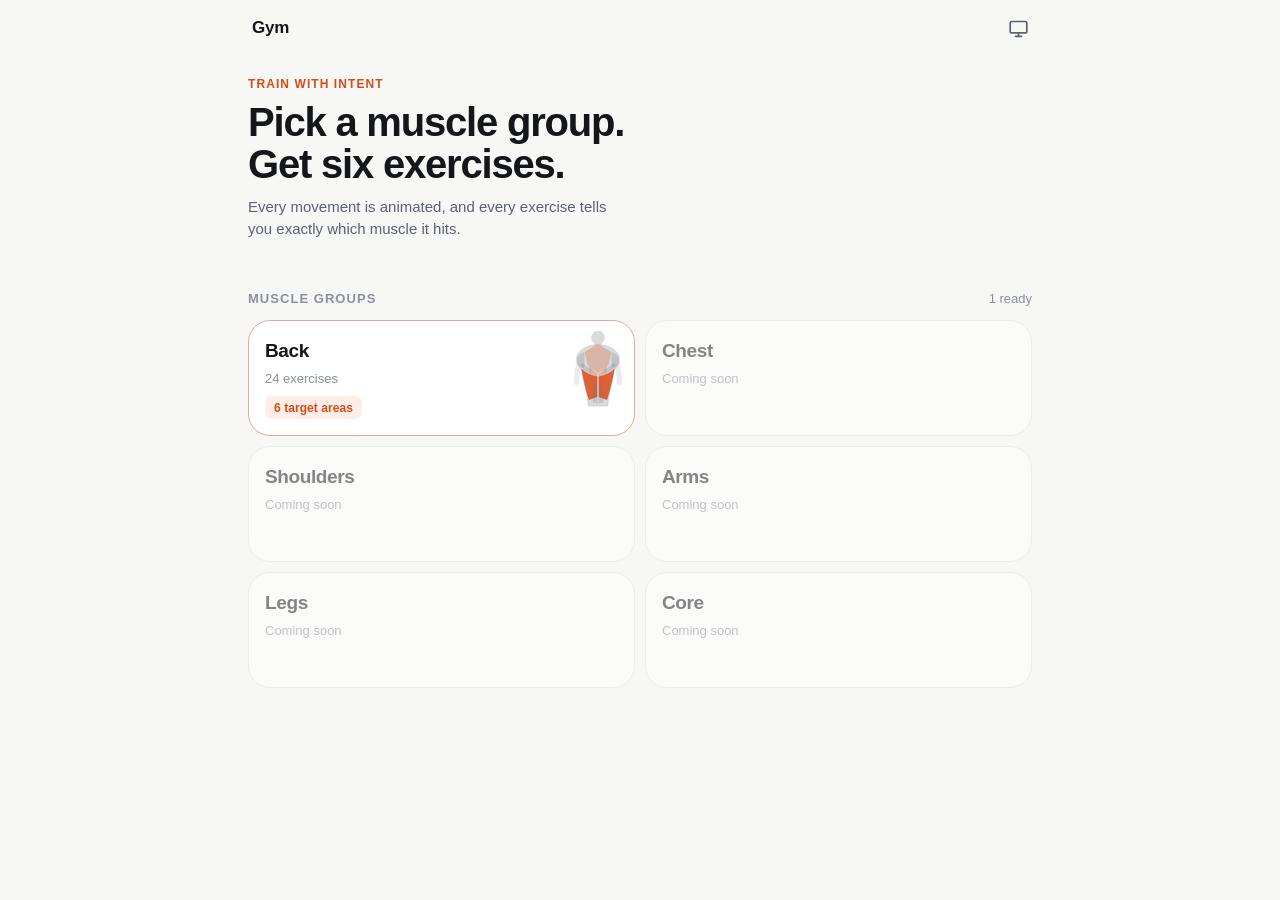
==== index.html @ a94accb1 "Gym PWA: animated back-day exercise library with one-tap workout builder A dependency-free installab" ====
<!doctype html>
<html lang="en">
<head>
<meta charset="utf-8">
<meta name="viewport" content="width=device-width, initial-scale=1, viewport-fit=cover">
<title>Gym — Train with intent</title>
<meta name="description" content="Animated exercise library by muscle group, with one-tap workout building.">
<meta name="theme-color" content="#0A0B0D">
<link rel="manifest" href="./manifest.webmanifest">
<link rel="icon" href="./icons/icon-192.png" sizes="192x192">
<link rel="apple-touch-icon" href="./icons/apple-touch-icon.png">
<meta name="apple-mobile-web-app-capable" content="yes">
<meta name="apple-mobile-web-app-status-bar-style" content="black-translucent">
<meta name="apple-mobile-web-app-title" content="Gym">
<link rel="stylesheet" href="./css/app.css">
</head>
<body>
  <header class="bar" id="bar"></header>
  <main id="app"></main>
  <script type="module" src="./js/app.js"></script>
</body>
</html>
---- css/app.css ----
/* ============================================================
   Tokens.  Light is the base; dark overrides only the colours.
   Theme resolution: [data-theme] wins, otherwise the OS setting.
   ============================================================ */
:root {
  --bg:        #F7F7F5;
  --surface:   #FFFFFF;
  --surface-2: #F0F0ED;
  --surface-3: #E4E4DF;
  --line:      #E2E2DC;
  --line-soft: #EDEDE8;
  --text:      #14161A;
  --text-2:    #5C6270;
  --text-3:    #8B909C;
  --accent:    #D94A16;
  --accent-2:  #B93C0F;
  --accent-bg: #FCEDE6;
  --body:      #2B2F38;
  --equip:     #9AA1AE;
  --ok:        #1F8A4C;
  --shadow:    0 1px 2px rgba(20, 22, 26, .05), 0 8px 24px -12px rgba(20, 22, 26, .16);
  --shadow-lg: 0 2px 6px rgba(20, 22, 26, .06), 0 24px 48px -20px rgba(20, 22, 26, .28);

  --r-sm: 10px; --r: 16px; --r-lg: 22px; --r-xl: 28px;
  --pad: 18px;
  --tap: 44px;
  --maxw: 820px;
  --ease: cubic-bezier(.22, 1, .36, 1);
  color-scheme: light;
}

@media (prefers-color-scheme: dark) {
  :root:not([data-theme="light"]) {
    --bg:        #0A0B0D;
    --surface:   #131519;
    --surface-2: #1A1D22;
    --surface-3: #23272E;
    --line:      #24282F;
    --line-soft: #1B1E24;
    --text:      #F3F5F7;
    --text-2:    #9BA3B0;
    --text-3:    #6B7280;
    --accent:    #FF7A45;
    --accent-2:  #FFA075;
    --accent-bg: #2A1710;
    --body:      #C9D0DA;
    --equip:     #5D6572;
    --ok:        #3DD68C;
    --shadow:    0 1px 2px rgba(0, 0, 0, .5), 0 8px 24px -12px rgba(0, 0, 0, .7);
    --shadow-lg: 0 2px 6px rgba(0, 0, 0, .5), 0 24px 48px -20px rgba(0, 0, 0, .8);
    color-scheme: dark;
  }
}

:root[data-theme="dark"] {
  --bg:        #0A0B0D;
  --surface:   #131519;
  --surface-2: #1A1D22;
  --surface-3: #23272E;
  --line:      #24282F;
  --line-soft: #1B1E24;
  --text:      #F3F5F7;
  --text-2:    #9BA3B0;
  --text-3:    #6B7280;
  --accent:    #FF7A45;
  --accent-2:  #FFA075;
  --accent-bg: #2A1710;
  --body:      #C9D0DA;
  --equip:     #5D6572;
  --ok:        #3DD68C;
  --shadow:    0 1px 2px rgba(0, 0, 0, .5), 0 8px 24px -12px rgba(0, 0, 0, .7);
  --shadow-lg: 0 2px 6px rgba(0, 0, 0, .5), 0 24px 48px -20px rgba(0, 0, 0, .8);
  color-scheme: dark;
}

/* ============================================================
   Base
   ============================================================ */
* { box-sizing: border-box; }
html, body { height: 100%; }
html { -webkit-text-size-adjust: 100%; }
body {
  margin: 0;
  background: var(--bg);
  color: var(--text);
  font: 400 16px/1.5 ui-sans-serif, -apple-system, "SF Pro Text", "Segoe UI", Roboto, "Helvetica Neue", sans-serif;
  -webkit-font-smoothing: antialiased;
  overscroll-behavior-y: none;
  padding-bottom: env(safe-area-inset-bottom);
}
h1, h2, h3, p { margin: 0; }
button { font: inherit; color: inherit; background: none; border: 0; cursor: pointer; -webkit-tap-highlight-color: transparent; }
:focus-visible { outline: 2px solid var(--accent); outline-offset: 3px; border-radius: 6px; }
[hidden] { display: none !important; }

.wrap { max-width: var(--maxw); margin: 0 auto; padding: 0 var(--pad); }

/* ============================================================
   App bar
   ============================================================ */
.bar {
  position: sticky; top: 0; z-index: 40;
  background: color-mix(in srgb, var(--bg) 82%, transparent);
  backdrop-filter: saturate(180%) blur(16px);
  -webkit-backdrop-filter: saturate(180%) blur(16px);
  border-bottom: 1px solid transparent;
  transition: border-color .2s;
  padding-top: env(safe-area-inset-top);
}
.bar.is-stuck { border-bottom-color: var(--line); }
.bar-in {
  max-width: var(--maxw); margin: 0 auto;
  display: flex; align-items: center; gap: 6px;
  height: 56px; padding: 0 calc(var(--pad) - 8px);
}
.bar-title { font-size: 17px; font-weight: 640; letter-spacing: -.01em; flex: 1; min-width: 0;
  overflow: hidden; text-overflow: ellipsis; white-space: nowrap; }
.icon-btn {
  width: var(--tap); height: var(--tap); flex: none;
  display: grid; place-items: center; border-radius: 12px;
  color: var(--text-2); transition: background .16s, color .16s;
}
.icon-btn:hover { background: var(--surface-2); color: var(--text); }
.icon-btn:active { transform: scale(.94); }
.icon-btn svg { width: 21px; height: 21px; fill: none; stroke: currentColor; stroke-width: 1.9;
  stroke-linecap: round; stroke-linejoin: round; }

/* ============================================================
   Screens & transitions
   ============================================================ */
main { padding: 8px 0 124px; }
.screen { animation: rise .34s var(--ease) both; }
@keyframes rise { from { opacity: 0; transform: translateY(8px); } }

.hero { padding: 10px 0 22px; }
.eyebrow { font-size: 12px; font-weight: 640; letter-spacing: .09em; text-transform: uppercase; color: var(--accent); }
.hero h1 { font-size: clamp(30px, 8vw, 40px); line-height: 1.06; letter-spacing: -.03em; font-weight: 700; margin-top: 8px; }
.hero p { color: var(--text-2); margin-top: 10px; font-size: 15px; max-width: 46ch; }

.section-head { display: flex; align-items: center; justify-content: space-between; gap: 12px; margin: 26px 0 12px; }
.section-head h2 { font-size: 13px; font-weight: 660; letter-spacing: .08em; text-transform: uppercase; color: var(--text-3); }
.section-head .count { font-size: 13px; color: var(--text-3); font-variant-numeric: tabular-nums; }

/* ============================================================
   Buttons
   ============================================================ */
.btn {
  display: inline-flex; align-items: center; justify-content: center; gap: 9px;
  min-height: 52px; padding: 0 22px; width: 100%;
  border-radius: var(--r); font-size: 16px; font-weight: 620; letter-spacing: -.01em;
  background: var(--accent); color: #fff;
  transition: transform .14s var(--ease), filter .16s, box-shadow .16s;
  box-shadow: 0 6px 18px -8px color-mix(in srgb, var(--accent) 70%, transparent);
}
.btn:hover { filter: brightness(1.06); }
.btn:active { transform: scale(.985); }
.btn svg { width: 19px; height: 19px; fill: none; stroke: currentColor; stroke-width: 2; stroke-linecap: round; stroke-linejoin: round; }
.btn-ghost {
  background: var(--surface); color: var(--text);
  border: 1px solid var(--line); box-shadow: none;
}
.btn-ghost:hover { background: var(--surface-2); filter: none; }
.btn-row { display: flex; gap: 10px; }
.btn-sm { min-height: 40px; font-size: 14px; padding: 0 14px; width: auto; border-radius: 12px; }

/* ============================================================
   Filter chips
   ============================================================ */
.chips { display: flex; gap: 8px; overflow-x: auto; scrollbar-width: none;
  padding: 4px calc(var(--pad)) 4px; margin: 0 calc(var(--pad) * -1); scroll-padding: var(--pad); }
.chips::-webkit-scrollbar { display: none; }
.chip {
  flex: none; height: 36px; padding: 0 15px; border-radius: 999px;
  font-size: 14px; font-weight: 560; white-space: nowrap;
  background: var(--surface); color: var(--text-2); border: 1px solid var(--line);
  transition: all .16s var(--ease);
}
.chip[aria-pressed="true"] { background: var(--text); color: var(--bg); border-color: var(--text); }
.chip:active { transform: scale(.96); }

/* ============================================================
   Exercise cards
   ============================================================ */
.grid { display: grid; gap: 10px; grid-template-columns: 1fr; }
@media (min-width: 700px) { .grid { grid-template-columns: 1fr 1fr; } }

.card {
  display: flex; align-items: center; gap: 14px; width: 100%; text-align: left;
  background: var(--surface); border: 1px solid var(--line);
  border-radius: var(--r-lg); padding: 12px;
  transition: transform .18s var(--ease), border-color .18s, box-shadow .18s;
}
.card:hover { border-color: var(--surface-3); box-shadow: var(--shadow); }
.card:active { transform: scale(.985); }
.card-body { flex: 1; min-width: 0; }
.card-name { font-size: 16px; font-weight: 620; letter-spacing: -.012em; line-height: 1.25; }
.card-meta { display: flex; align-items: center; gap: 7px; margin-top: 7px; flex-wrap: wrap; }
.card-sub { font-size: 13px; color: var(--text-3); margin-top: 5px; }
.card-go { color: var(--text-3); flex: none; }
.card-go svg { width: 18px; height: 18px; fill: none; stroke: currentColor; stroke-width: 2; stroke-linecap: round; stroke-linejoin: round; }

.thumb {
  flex: none; width: 104px; height: 104px; border-radius: 15px;
  background: var(--surface-2); overflow: hidden; position: relative;
}
.thumb .figure { width: 100%; height: 100%; display: block; }

/* Chips that label the target muscle and the kit you need */
.tag {
  display: inline-flex; align-items: center; gap: 5px; height: 23px; padding: 0 9px;
  border-radius: 7px; font-size: 12px; font-weight: 600; letter-spacing: .005em;
  background: var(--surface-2); color: var(--text-2); white-space: nowrap;
}
.tag-muscle { background: var(--accent-bg); color: var(--accent); }
.tag-dot { width: 6px; height: 6px; border-radius: 50%; background: currentColor; opacity: .85; }

/* ============================================================
   Muscle-group tiles (home)
   ============================================================ */
.tiles { display: grid; gap: 10px; grid-template-columns: 1fr 1fr; }
.tile {
  position: relative; text-align: left; padding: 16px; min-height: 116px;
  border-radius: var(--r-lg); border: 1px solid var(--line); background: var(--surface);
  display: flex; flex-direction: column; justify-content: space-between;
  transition: transform .18s var(--ease), border-color .18s, box-shadow .18s;
}
.tile:hover { box-shadow: var(--shadow); }
.tile:active { transform: scale(.98); }
.tile-name { font-size: 19px; font-weight: 680; letter-spacing: -.02em; }
.tile-sub { font-size: 13px; color: var(--text-3); margin-top: 3px; }
.tile.is-soon { opacity: .5; }
.tile-art { position: absolute; right: 10px; top: 10px; width: 52px; height: 60px; opacity: .9; }
.tile.is-live { border-color: color-mix(in srgb, var(--accent) 34%, var(--line)); }

/* ============================================================
   Detail screen
   ============================================================ */
.stage {
  background: var(--surface); border: 1px solid var(--line);
  border-radius: var(--r-xl); padding: 8px; margin-top: 4px;
  display: grid; gap: 8px; grid-template-columns: 1fr;
}
@media (min-width: 620px) { .stage { grid-template-columns: 1.35fr .95fr; } }
.stage-fig { background: var(--surface-2); border-radius: var(--r-lg); aspect-ratio: 1 / 1; position: relative; }
.stage-fig .figure { width: 100%; height: 100%; display: block; }
.stage-anat {
  background: var(--surface-2); border-radius: var(--r-lg); padding: 14px;
  display: flex; flex-direction: column; align-items: center; gap: 10px;
}
.stage-anat .anatomy { width: 100%; max-width: 150px; height: auto; }
.anat-label { text-align: center; }
.anat-label .n { font-size: 15px; font-weight: 640; letter-spacing: -.01em; color: var(--accent); }
.anat-label .b { font-size: 12.5px; color: var(--text-3); margin-top: 3px; line-height: 1.42; }

.play-toggle {
  position: absolute; right: 10px; bottom: 10px; width: 38px; height: 38px;
  border-radius: 50%; display: grid; place-items: center;
  background: color-mix(in srgb, var(--surface) 88%, transparent);
  backdrop-filter: blur(8px); border: 1px solid var(--line); color: var(--text-2);
}
.play-toggle svg { width: 16px; height: 16px; fill: currentColor; stroke: none; }

.facts { display: grid; grid-template-columns: repeat(auto-fit, minmax(104px, 1fr)); gap: 8px; margin-top: 12px; }
.fact { background: var(--surface); border: 1px solid var(--line); border-radius: var(--r); padding: 11px 12px; min-width: 0; }
.fact dt { font-size: 10.5px; font-weight: 640; letter-spacing: .06em; text-transform: uppercase; color: var(--text-3); white-space: nowrap; }
.fact dd { margin: 5px 0 0; font-size: 13.5px; font-weight: 600; letter-spacing: -.012em; line-height: 1.3; overflow-wrap: anywhere; }

.steps { counter-reset: s; display: grid; gap: 12px; margin-top: 12px; }
.step { display: flex; gap: 13px; align-items: flex-start; }
.step::before {
  counter-increment: s; content: counter(s);
  flex: none; width: 25px; height: 25px; border-radius: 50%;
  background: var(--surface-3); color: var(--text-2);
  font-size: 12.5px; font-weight: 680; display: grid; place-items: center; margin-top: 1px;
}
.step p { font-size: 15px; line-height: 1.5; color: var(--text); }

.cues { display: grid; gap: 8px; margin-top: 12px; }
.cue {
  display: flex; gap: 10px; align-items: flex-start;
  background: var(--accent-bg); border-radius: var(--r); padding: 11px 13px;
  font-size: 14px; line-height: 1.45; color: var(--text);
}
.cue svg { width: 16px; height: 16px; flex: none; margin-top: 2px; stroke: var(--accent); fill: none; stroke-width: 2; stroke-linecap: round; stroke-linejoin: round; }

/* ============================================================
   Workout screen
   ============================================================ */
.progress {
  display: flex; align-items: center; gap: 14px;
  background: var(--surface); border: 1px solid var(--line);
  border-radius: var(--r-lg); padding: 14px 16px; margin-bottom: 14px;
}
.ring { width: 46px; height: 46px; flex: none; transform: rotate(-90deg); }
.ring circle { fill: none; stroke-width: 5; stroke-linecap: round; }
.ring .trk { stroke: var(--surface-3); }
.ring .val { stroke: var(--accent); transition: stroke-dasharray .45s var(--ease); }
.progress-txt { flex: 1; min-width: 0; }
.progress-txt .t { font-size: 15px; font-weight: 640; letter-spacing: -.01em; }
.progress-txt .s { font-size: 13px; color: var(--text-3); margin-top: 2px; }

.slot {
  display: flex; align-items: center; gap: 12px;
  background: var(--surface); border: 1px solid var(--line);
  border-radius: var(--r-lg); padding: 10px; gap: 8px; transition: opacity .25s, border-color .2s;
}
.slot.is-done { opacity: .48; }
.slot.is-done .slot-name { text-decoration: line-through; text-decoration-thickness: 1.5px; }
.slot-open { display: flex; align-items: center; gap: 12px; flex: 1; min-width: 0; text-align: left; }
.slot .thumb { width: 72px; height: 72px; border-radius: 13px; }
.slot-name { font-size: 15.5px; font-weight: 620; letter-spacing: -.012em; line-height: 1.25;
  display: -webkit-box; -webkit-line-clamp: 2; -webkit-box-orient: vertical; overflow: hidden; }
.slot-body { flex: 1; min-width: 0; }
.slot-meta { display: flex; align-items: center; gap: 8px; margin-top: 6px; min-width: 0; }
.slot-meta .tag { flex: none; }
.slot-reps { font-size: 12.5px; color: var(--text-3); white-space: nowrap; overflow: hidden; text-overflow: ellipsis; }
.slot-open { gap: 11px; }
.tick {
  width: 32px; height: 32px; flex: none; border-radius: 50%;
  border: 2px solid var(--line); display: grid; place-items: center;
  color: transparent; transition: all .18s var(--ease);
}
.tick svg { width: 16px; height: 16px; fill: none; stroke: currentColor; stroke-width: 2.6; stroke-linecap: round; stroke-linejoin: round; }
.slot.is-done .tick { background: var(--ok); border-color: var(--ok); color: #fff; }
.tick:active { transform: scale(.88); }
.slot-swap { width: 30px; height: 30px; flex: none; border-radius: 50%; display: grid; place-items: center; color: var(--text-3); }
.slot-swap:hover { background: var(--surface-2); color: var(--text); }
.slot-swap svg { width: 16px; height: 16px; fill: none; stroke: currentColor; stroke-width: 2; stroke-linecap: round; stroke-linejoin: round; }

.stack { display: grid; gap: 10px; }

.empty { text-align: center; padding: 44px 20px; color: var(--text-3); }
.empty .e-t { font-size: 16px; font-weight: 600; color: var(--text-2); }
.empty .e-s { font-size: 14px; margin-top: 6px; }

/* Sticky action bar at the bottom of the group screen */
.dock {
  position: fixed; left: 0; right: 0; bottom: 0; z-index: 30;
  padding: 12px var(--pad) calc(12px + env(safe-area-inset-bottom));
  background: linear-gradient(to top, var(--bg) 62%, transparent);
  pointer-events: none;
}
.dock > * { max-width: var(--maxw); margin: 0 auto; pointer-events: auto; }

/* ============================================================
   The animated figure and its equipment
   ============================================================ */
.figure .bone, .figure .bone-spine {
  fill: none; stroke: var(--body); stroke-width: 9.5;
  stroke-linecap: round; stroke-linejoin: round;
}
.figure .bone-spine { stroke-width: 12.5; }
.figure .head { fill: var(--body); }
.figure .bone-far { stroke: color-mix(in srgb, var(--body) 42%, var(--surface-2)); stroke-width: 8.5; }

.figure .eq-bar   { stroke: var(--equip); stroke-width: 5.5; stroke-linecap: round; }
.figure .eq-plate { fill: var(--accent); stroke: none; }
.figure .eq-hub   { fill: var(--surface-2); }
.figure .eq-frame { stroke: var(--equip); stroke-width: 3.4; stroke-linecap: round; opacity: .8; }
.figure .eq-pad   { fill: var(--equip); opacity: .55; }
.figure .eq-stack { fill: var(--equip); opacity: .32; }
.figure .eq-stack-line { stroke: var(--surface-2); stroke-width: 2; }
.figure .eq-pulley { fill: none; stroke: var(--equip); stroke-width: 3; }
.figure .eq-cable { fill: none; stroke: var(--equip); stroke-width: 2.2; stroke-linejoin: round; }
.figure .eq-floor { stroke: var(--equip); stroke-width: 2; stroke-dasharray: 3 7; stroke-linecap: round; opacity: .55; }

/* ============================================================
   Anatomy map
   ============================================================ */
.anatomy .an-body { fill: color-mix(in srgb, var(--text-3) 26%, var(--surface-2)); }
.anatomy .an-limb { opacity: .55; }
.anatomy .an-edge { fill: none; stroke: var(--text-3); stroke-width: 1.6; opacity: .5; }
.anatomy .an-spine { stroke: var(--text-3); stroke-width: 1.2; opacity: .3; stroke-dasharray: 2 5; }
.anatomy .an-muscle { fill: var(--text-2); opacity: .22; transition: opacity .3s, fill .3s; }
.anatomy .an-muscle.is-secondary { fill: var(--accent); opacity: .3; }
.anatomy .an-muscle.is-primary { fill: var(--accent); opacity: .95; animation: throb 2.6s var(--ease) infinite; }
@keyframes throb { 0%, 100% { opacity: .78; } 50% { opacity: 1; } }

/* Small inline anatomy badge used in section headers */
.anat-mini { display: inline-grid; place-items: center; width: 26px; height: 26px; flex: none; }
.anat-mini svg { width: 100%; height: 100%; display: block; }

@media (prefers-reduced-motion: reduce) {
  *, *::before, *::after { animation-duration: .001ms !important; animation-iteration-count: 1 !important; transition-duration: .001ms !important; }
}
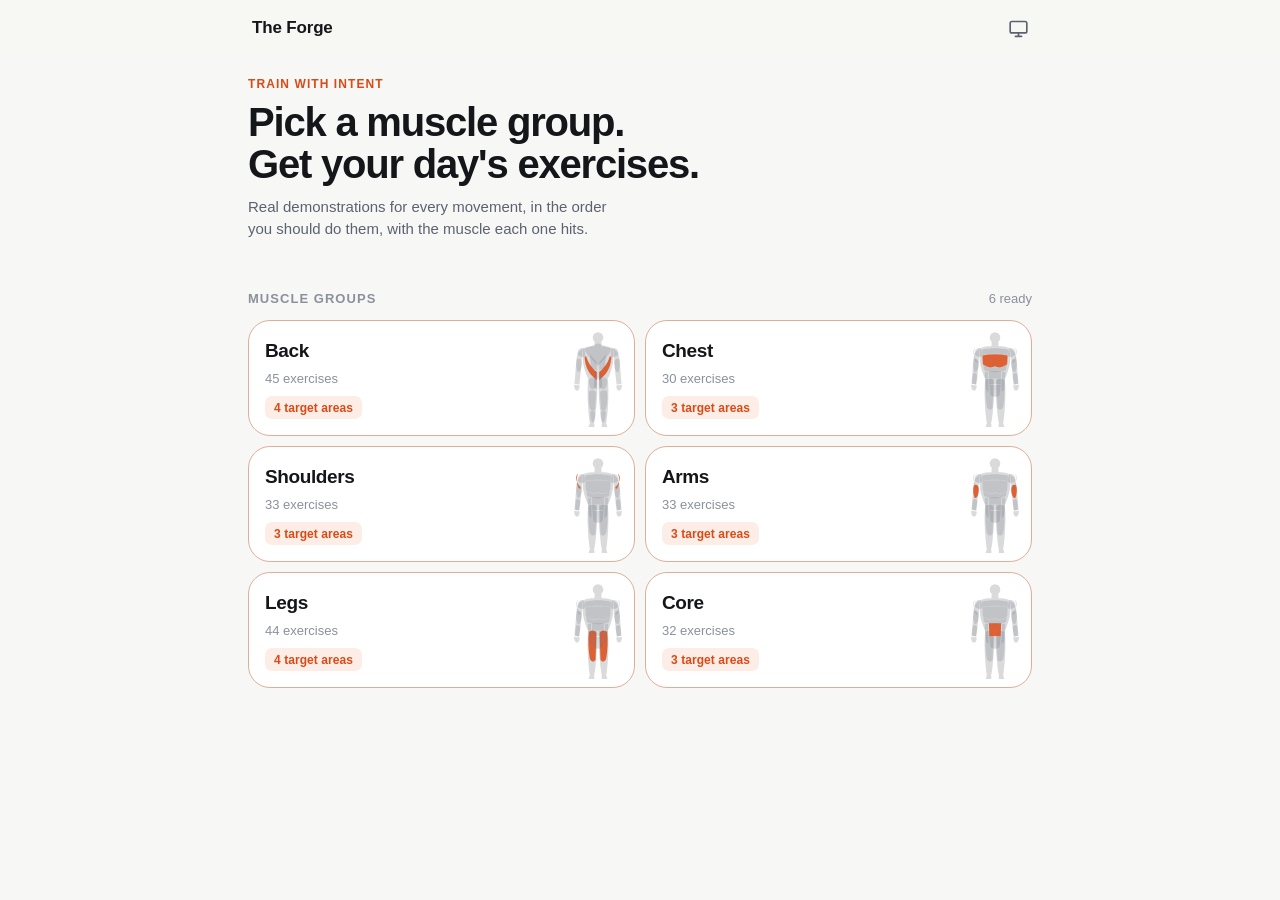
==== commit 381897ee: "Name the app: The Forge User-chosen from a shortlist. Applied everywhere the name surfaces — page ti" ====
--- a/index.html
+++ b/index.html
@@ -3,15 +3,15 @@
 <head>
 <meta charset="utf-8">
 <meta name="viewport" content="width=device-width, initial-scale=1, viewport-fit=cover">
-<title>Gym — Train with intent</title>
-<meta name="description" content="Animated exercise library by muscle group, with one-tap workout building.">
+<title>The Forge — Train with intent</title>
+<meta name="description" content="The Forge — real exercise demonstrations by muscle group, with one-tap workout building.">
 <meta name="theme-color" content="#0A0B0D">
 <link rel="manifest" href="./manifest.webmanifest">
 <link rel="icon" href="./icons/icon-192.png" sizes="192x192">
 <link rel="apple-touch-icon" href="./icons/apple-touch-icon.png">
 <meta name="apple-mobile-web-app-capable" content="yes">
 <meta name="apple-mobile-web-app-status-bar-style" content="black-translucent">
-<meta name="apple-mobile-web-app-title" content="Gym">
+<meta name="apple-mobile-web-app-title" content="The Forge">
 <link rel="stylesheet" href="./css/app.css">
 </head>
 <body>
--- a/css/app.css
+++ b/css/app.css
@@ -16,7 +16,8 @@
   --accent-2:  #B93C0F;
   --accent-bg: #FCEDE6;
   --body:      #2B2F38;
-  --equip:     #9AA1AE;
+  --equip:     #B4BAC4;
+  --equip-solid: #6E7684;
   --ok:        #1F8A4C;
   --shadow:    0 1px 2px rgba(20, 22, 26, .05), 0 8px 24px -12px rgba(20, 22, 26, .16);
   --shadow-lg: 0 2px 6px rgba(20, 22, 26, .06), 0 24px 48px -20px rgba(20, 22, 26, .28);
@@ -44,7 +45,8 @@
     --accent-2:  #FFA075;
     --accent-bg: #2A1710;
     --body:      #C9D0DA;
-    --equip:     #5D6572;
+    --equip:     #454C58;
+    --equip-solid: #7D8593;
     --ok:        #3DD68C;
     --shadow:    0 1px 2px rgba(0, 0, 0, .5), 0 8px 24px -12px rgba(0, 0, 0, .7);
     --shadow-lg: 0 2px 6px rgba(0, 0, 0, .5), 0 24px 48px -20px rgba(0, 0, 0, .8);
@@ -66,7 +68,8 @@
   --accent-2:  #FFA075;
   --accent-bg: #2A1710;
   --body:      #C9D0DA;
-  --equip:     #5D6572;
+  --equip:     #454C58;
+  --equip-solid: #7D8593;
   --ok:        #3DD68C;
   --shadow:    0 1px 2px rgba(0, 0, 0, .5), 0 8px 24px -12px rgba(0, 0, 0, .7);
   --shadow-lg: 0 2px 6px rgba(0, 0, 0, .5), 0 24px 48px -20px rgba(0, 0, 0, .8);
@@ -128,7 +131,7 @@
 /* ============================================================
    Screens & transitions
    ============================================================ */
-main { padding: 8px 0 124px; }
+main { padding: 8px 0 168px; }
 .screen { animation: rise .34s var(--ease) both; }
 @keyframes rise { from { opacity: 0; transform: translateY(8px); } }
 
@@ -203,7 +206,14 @@
   flex: none; width: 104px; height: 104px; border-radius: 15px;
   background: var(--surface-2); overflow: hidden; position: relative;
 }
-.thumb .figure { width: 100%; height: 100%; display: block; }
+.thumb-img { width: 100%; height: 100%; object-fit: cover; display: block; }
+.slot-num {
+  position: absolute; left: 5px; top: 5px; z-index: 2;
+  width: 20px; height: 20px; border-radius: 50%;
+  display: grid; place-items: center;
+  font-size: 11.5px; font-weight: 700;
+  background: var(--accent); color: #fff;
+}
 
 /* Chips that label the target muscle and the kit you need */
 .tag {
@@ -241,8 +251,8 @@
   display: grid; gap: 8px; grid-template-columns: 1fr;
 }
 @media (min-width: 620px) { .stage { grid-template-columns: 1.35fr .95fr; } }
-.stage-fig { background: var(--surface-2); border-radius: var(--r-lg); aspect-ratio: 1 / 1; position: relative; }
-.stage-fig .figure { width: 100%; height: 100%; display: block; }
+.stage-fig { background: var(--surface-2); border-radius: var(--r-lg); position: relative; overflow: hidden; }
+.stage-fig.photo { aspect-ratio: 3 / 2; cursor: pointer; }
 .stage-anat {
   background: var(--surface-2); border-radius: var(--r-lg); padding: 14px;
   display: flex; flex-direction: column; align-items: center; gap: 10px;
@@ -251,12 +261,24 @@
 .anat-label { text-align: center; }
 .anat-label .n { font-size: 15px; font-weight: 640; letter-spacing: -.01em; color: var(--accent); }
 .anat-label .b { font-size: 12.5px; color: var(--text-3); margin-top: 3px; line-height: 1.42; }
+.demo-img {
+  position: absolute; inset: 0; width: 100%; height: 100%; object-fit: cover;
+  opacity: 0; transition: opacity .55s var(--ease);
+}
+.demo-img.is-active { opacity: 1; }
+.pose-label {
+  position: absolute; left: 12px; top: 12px; z-index: 2; pointer-events: none;
+  font-size: 12px; font-weight: 640; letter-spacing: .04em; text-transform: uppercase;
+  color: #fff; background: rgba(10, 11, 13, .55);
+  backdrop-filter: blur(6px);
+  padding: 4px 10px; border-radius: 999px;
+}
 
 .play-toggle {
-  position: absolute; right: 10px; bottom: 10px; width: 38px; height: 38px;
+  position: absolute; right: 10px; bottom: 10px; z-index: 2; width: 38px; height: 38px;
   border-radius: 50%; display: grid; place-items: center;
-  background: color-mix(in srgb, var(--surface) 88%, transparent);
-  backdrop-filter: blur(8px); border: 1px solid var(--line); color: var(--text-2);
+  background: rgba(10, 11, 13, .55); backdrop-filter: blur(8px);
+  border: 1px solid rgba(255, 255, 255, .18); color: #fff;
 }
 .play-toggle svg { width: 16px; height: 16px; fill: currentColor; stroke: none; }
 
@@ -292,7 +314,7 @@
   border-radius: var(--r-lg); padding: 14px 16px; margin-bottom: 14px;
 }
 .ring { width: 46px; height: 46px; flex: none; transform: rotate(-90deg); }
-.ring circle { fill: none; stroke-width: 5; stroke-linecap: round; }
+.ring circle { fill: none; stroke-width: 5; }  /* cap is set per-element, so 0% shows nothing */
 .ring .trk { stroke: var(--surface-3); }
 .ring .val { stroke: var(--accent); transition: stroke-dasharray .45s var(--ease); }
 .progress-txt { flex: 1; min-width: 0; }
@@ -336,33 +358,26 @@
 /* Sticky action bar at the bottom of the group screen */
 .dock {
   position: fixed; left: 0; right: 0; bottom: 0; z-index: 30;
-  padding: 12px var(--pad) calc(12px + env(safe-area-inset-bottom));
-  background: linear-gradient(to top, var(--bg) 62%, transparent);
+  padding: 26px var(--pad) calc(12px + env(safe-area-inset-bottom));
+  /* Tall enough to cover the length selector as well as the button, so list
+     content does not show through between them. */
+  background: linear-gradient(to top,
+    var(--bg) 0%, var(--bg) 62%,
+    color-mix(in srgb, var(--bg) 86%, transparent) 82%,
+    transparent 100%);
   pointer-events: none;
 }
 .dock > * { max-width: var(--maxw); margin: 0 auto; pointer-events: auto; }
-
-/* ============================================================
-   The animated figure and its equipment
-   ============================================================ */
-.figure .bone, .figure .bone-spine {
-  fill: none; stroke: var(--body); stroke-width: 9.5;
-  stroke-linecap: round; stroke-linejoin: round;
-}
-.figure .bone-spine { stroke-width: 12.5; }
-.figure .head { fill: var(--body); }
-.figure .bone-far { stroke: color-mix(in srgb, var(--body) 42%, var(--surface-2)); stroke-width: 8.5; }
-
-.figure .eq-bar   { stroke: var(--equip); stroke-width: 5.5; stroke-linecap: round; }
-.figure .eq-plate { fill: var(--accent); stroke: none; }
-.figure .eq-hub   { fill: var(--surface-2); }
-.figure .eq-frame { stroke: var(--equip); stroke-width: 3.4; stroke-linecap: round; opacity: .8; }
-.figure .eq-pad   { fill: var(--equip); opacity: .55; }
-.figure .eq-stack { fill: var(--equip); opacity: .32; }
-.figure .eq-stack-line { stroke: var(--surface-2); stroke-width: 2; }
-.figure .eq-pulley { fill: none; stroke: var(--equip); stroke-width: 3; }
-.figure .eq-cable { fill: none; stroke: var(--equip); stroke-width: 2.2; stroke-linejoin: round; }
-.figure .eq-floor { stroke: var(--equip); stroke-width: 2; stroke-dasharray: 3 7; stroke-linecap: round; opacity: .55; }
+.dock-in { display: flex; flex-direction: column; gap: 9px; }
+
+.seg { display: flex; align-items: center; gap: 6px; align-self: center;
+  background: var(--surface); border: 1px solid var(--line);
+  border-radius: 999px; padding: 4px 4px 4px 13px; box-shadow: var(--shadow); }
+.seg-label { font-size: 12.5px; font-weight: 560; color: var(--text-3); margin-right: 2px; }
+.seg-btn { width: 32px; height: 32px; border-radius: 50%; font-size: 14px; font-weight: 640;
+  color: var(--text-2); transition: background .16s, color .16s; }
+.seg-btn[aria-pressed="true"] { background: var(--text); color: var(--bg); }
+.seg-btn:active { transform: scale(.92); }
 
 /* ============================================================
    Anatomy map
